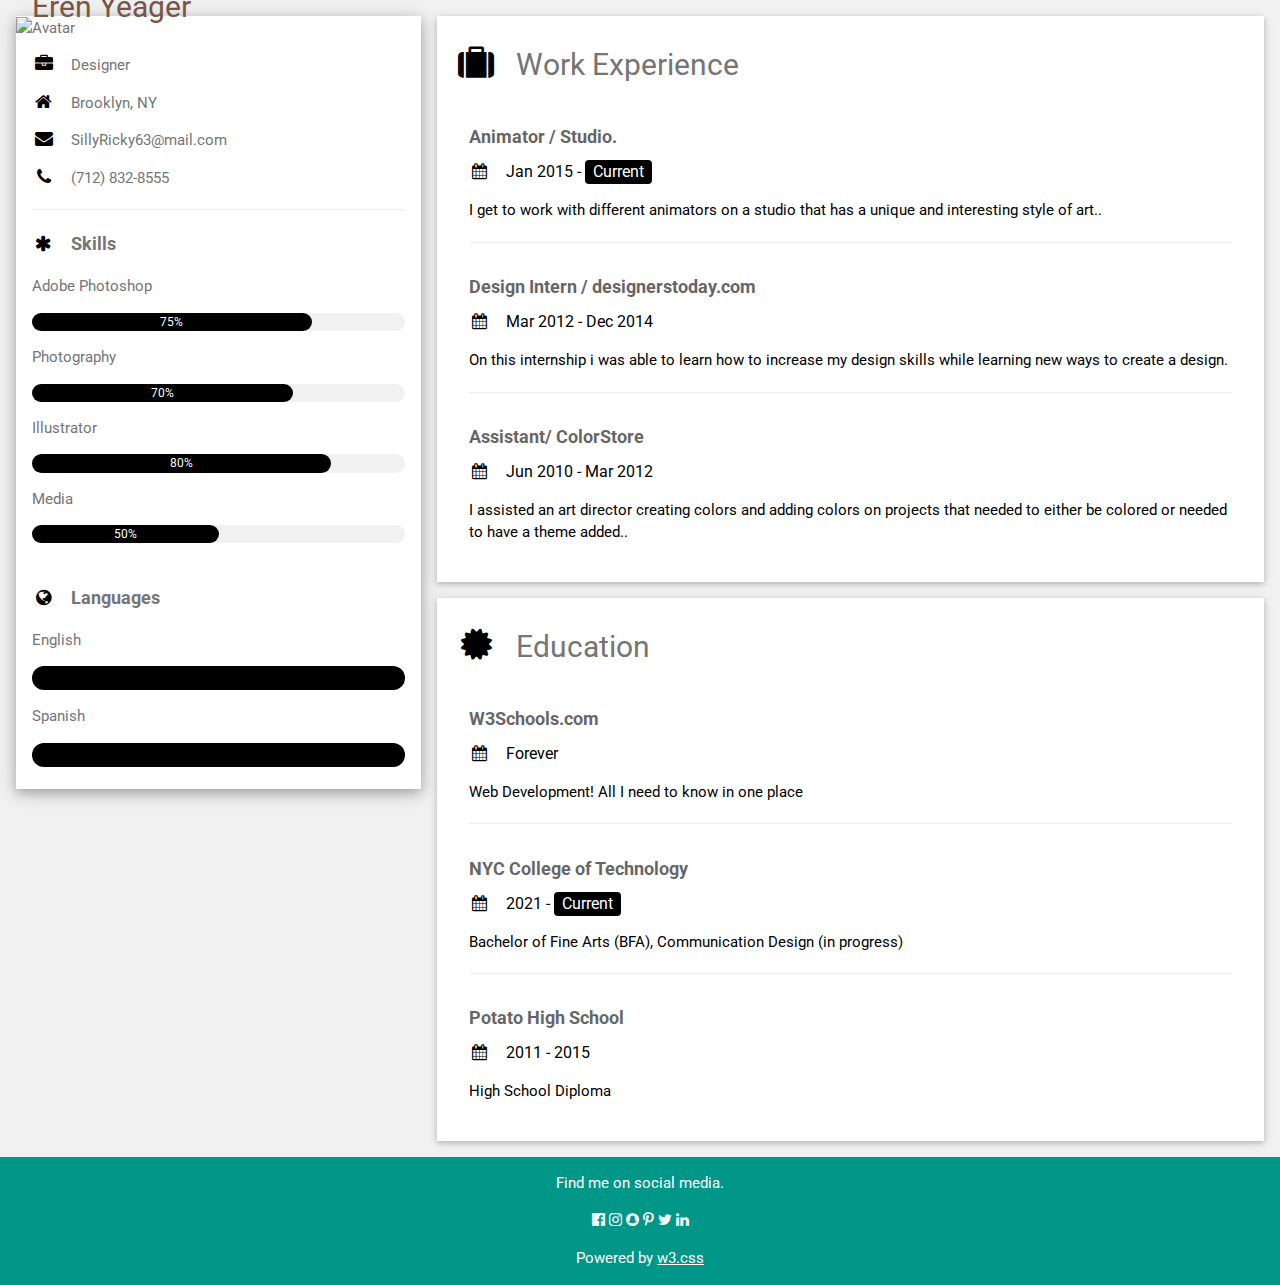
==== resume.html @ 7799c0a5 "Add files via upload" ====
<!DOCTYPE html>

<!-- THIS RESUME TEMPLATE USES W3.CSS. IT HAS A SIDEBAR ON THE LEFT. 
    IT ALSO USES FONT AWESOME ICONS.
    I MODIFIED A TEMPLATE FROM CODEPEN TO CUSTOMIZE THIS TEMPLATE FOR OUR CLASS. 
    I'VE ALSO ADDED SOME HELPFUL INSTRUCTIONS FOR YOU.
    READ EACH OF THE COMMENTS IN THE CODE FOR INSTRUCTIONS!
Source: https://codepen.io/nathan-sr/pen/WNgPLvr -->
<html lang="en">
    <head>
        <!-- Remember to replace this title with the name of your website! -->
        <title>W3.CSS Template</title>

        <!-- Keep this stuff. It makes the site responsive and makes w3.css work. -->
        <meta charset="UTF-8">
        <meta name="viewport" content="width=device-width, initial-scale=1">
        <link rel="stylesheet" href="https://www.w3schools.com/w3css/4/w3.css">
       
        <!-- Keep this too. This template uses Font Awesome icons, and this makes them work.  -->
        <link rel="stylesheet" href="https://cdnjs.cloudflare.com/ajax/libs/font-awesome/4.7.0/css/font-awesome.min.css">

        <!-- The example uses the Roboto google font. If you are using a different font, swap out this link
        for the link to your fonts. -->
        <link rel='stylesheet' href='https://fonts.googleapis.com/css?family=Roboto'>
        
        
       
        <!-- *** Paste the link to your CSS style sheet here. ***
        *                                                         *
        *          *   LINK TO YOUR CSS FILE GOES HERE  *         *
        *                                                         *
        ***********************************************************
     -->


        <!-- YOU CAN DELETE THIS EMBEDDED CSS. USE YOUR OWN CSS FILE 
        WITH YOUR OWN FONT.  -->
       <style>  
        html,body,h1,h2,h3,h4,h5,h6 {font-family: "Roboto", sans-serif}
        </style>  <!-- DELETE ME!-->

    </head>


    <body class="w3-light-grey">


        <!-- *** PASTE YOUR WEBSITE'S HEADER AND NAV HERE FROM YOUR INDEX.HTML
        *                                                                   *
        *                                                                   *
        *                    *     YOUR NAV GOES HERE !    *                *
        *                                                                   *
        *                                                                   *
        *********************************************************************
    -->

        <!-- Page Container -->
        <div class="w3-content w3-margin-top" style="max-width:1400px;">

        <!-- The Grid -->
            <div class="w3-row-padding">
            
                <!-- Left Column -->
                <div class="w3-third">
                   
                    <div class="w3-white w3-text-grey w3-card-4">
                        <div class="w3-display-container">
                            <img src="../Week7Responsive/assets/Eren.png" style="width:100%" alt="Avatar">
                            <div class="w3-display-bottomleft w3-container w3-text-brown">
                                <h2>Eren Yeager</h2>
                            </div>
                        </div>
                        <div class="w3-container">

                            <!--HOW TO USE FONT AWESOME ICONS
                                This template uses these font awesome icons. to use a font awesome icon, 
                                1. go to this site and find an icon you like: https://fontawesome.com/icons 
                                2. Grab the name of the icon. Let's say you choose "cube." Then, go down to one of the places below that has 
                                classes of "fa" and "fa-[something]." You are going to replace the word "something" with "cube."
                                3. That's it! the line of code should read something like: 
                                <p><i class="fa fa-cube fa-fw w3-margin-right w3-large w3-text-teal"></i>Designer</p>
                            -->

                            <p><i class="fa fa-briefcase fa-fw w3-margin-right w3-large w3-text-black"></i>Designer</p>
                            <p><i class="fa fa-home fa-fw w3-margin-right w3-large w3-text-black"></i>Brooklyn, NY</p>
                            <p><i class="fa fa-envelope fa-fw w3-margin-right w3-large w3-text-black"></i>SillyRicky63@mail.com</p>
                            <p><i class="fa fa-phone fa-fw w3-margin-right w3-large w3-text-black"></i>(712) 832-8555</p>
                            <hr>

                            <p class="w3-large"><b><i class="fa fa-asterisk fa-fw w3-margin-right w3-text-black"></i>Skills</b></p>
                            <p>Adobe Photoshop</p>
                            <div class="w3-light-grey w3-round-xlarge w3-small">
                                <div class="w3-container w3-center w3-round-xlarge w3-black" style="width:75%">75%</div>
                            </div>
                            <p>Photography</p>
                            <div class="w3-light-grey w3-round-xlarge w3-small">
                                <div class="w3-container w3-center w3-round-xlarge w3-black" style="width:70%">
                                    <div class="w3-center w3-text-white">70%</div>
                                </div>
                            </div>
                            <p>Illustrator</p>
                            <div class="w3-light-grey w3-round-xlarge w3-small">
                                <div class="w3-container w3-center w3-round-xlarge w3-black" style="width:80%">80%</div>
                            </div>
                            <p>Media</p>
                            <div class="w3-light-grey w3-round-xlarge w3-small">
                                <div class="w3-container w3-center w3-round-xlarge w3-black" style="width:50%">50%</div>
                            </div>
                            <br>

                            <p class="w3-large w3-text-theme"><b><i class="fa fa-globe fa-fw w3-margin-right w3-text-black"></i>Languages</b></p>
                            <p>English</p>
                            <div class="w3-light-grey w3-round-xlarge">
                                <div class="w3-round-xlarge w3-black" style="height:24px;width:100%"></div>
                            </div>
                            <p>Spanish</p>
                            <div class="w3-light-grey w3-round-xlarge">
                                <div class="w3-round-xlarge w3-black" style="height:24px;width:100%"></div>
                            </div>
                           
                            <div class="w3-light-grey w3-round-xlarge">
                                
                            </div>
                            <br>
                        </div>
                    </div>
                    <br>

                <!-- End Left Column -->
                </div>

                <!-- Right Column -->
                <div class="w3-twothird">
                
                <div class="w3-container w3-card w3-white w3-margin-bottom">
                    <h2 class="w3-text-grey w3-padding-16"><i class="fa fa-suitcase fa-fw w3-margin-right w3-xxlarge w3-text-black"></i>Work Experience</h2>
                    <div class="w3-container">
                    <h5 class="w3-opacity"><b>Animator / Studio.</b></h5>
                    <h6 class="w3-text-black"><i class="fa fa-calendar fa-fw w3-margin-right"></i>Jan 2015 - <span class="w3-tag w3-black w3-round">Current</span></h6>
                    <p>I get to work with different animators on a studio that has a unique and interesting style of art..</p>
                    <hr>
                    </div>
                    <div class="w3-container">
                    <h5 class="w3-opacity"><b>Design Intern / designerstoday.com</b></h5>
                    <h6 class="w3-text-black"><i class="fa fa-calendar fa-fw w3-margin-right"></i>Mar 2012 - Dec 2014</h6>
                    <p>On this internship i was able to learn how to increase my design skills while learning new ways to create a design.</p>
                    <hr>
                    </div>
                    <div class="w3-container">
                    <h5 class="w3-opacity"><b>Assistant/ ColorStore</b></h5>
                    <h6 class="w3-text-black"><i class="fa fa-calendar fa-fw w3-margin-right"></i>Jun 2010 - Mar 2012</h6>
                    <p>I assisted an art director creating colors and adding colors on projects that needed to either be colored or needed to have a theme added.. </p><br>
                    </div>
                </div>

                <div class="w3-container w3-card w3-white">
                    <h2 class="w3-text-grey w3-padding-16"><i class="fa fa-certificate fa-fw w3-margin-right w3-xxlarge w3-text-black"></i>Education</h2>
                    <div class="w3-container">
                    <h5 class="w3-opacity"><b>W3Schools.com</b></h5>
                    <h6 class="w3-text-black"><i class="fa fa-calendar fa-fw w3-margin-right"></i>Forever</h6>
                    <p>Web Development! All I need to know in one place</p>
                    <hr>
                    </div>
                    <div class="w3-container">
                    <h5 class="w3-opacity"><b>NYC College of Technology</b></h5>
                    <h6 class="w3-text-black"><i class="fa fa-calendar fa-fw w3-margin-right"></i>2021 - <span class="w3-tag w3-black w3-round">Current</span></h6>
                    <p>Bachelor of Fine Arts (BFA), Communication Design (in progress)</p>
                    <hr>
                    </div>
                    <div class="w3-container">
                    <h5 class="w3-opacity"><b>Potato High School</b></h5>
                    <h6 class="w3-text-black"><i class="fa fa-calendar fa-fw w3-margin-right"></i>2011 - 2015</h6>
                    <p>High School Diploma</p><br>
                    </div>
                </div>

                <!-- End Right Column -->
                </div>
                
            <!-- End Grid -->
            </div>
        
        <!-- End Page Container -->
        </div>

        <footer class="w3-container w3-teal w3-center w3-margin-top">
            <p>Find me on social media.</p>
            <i class="fa fa-facebook-official w3-hover-opacity"></i>
            <i class="fa fa-instagram w3-hover-opacity"></i>
            <i class="fa fa-snapchat w3-hover-opacity"></i>
            <i class="fa fa-pinterest-p w3-hover-opacity"></i>
            <i class="fa fa-twitter w3-hover-opacity"></i>
            <i class="fa fa-linkedin w3-hover-opacity"></i>
            <p>Powered by <a href="https://www.w3schools.com/w3css/default.asp" target="_blank">w3.css</a></p>
        </footer>

    </body>

</html>
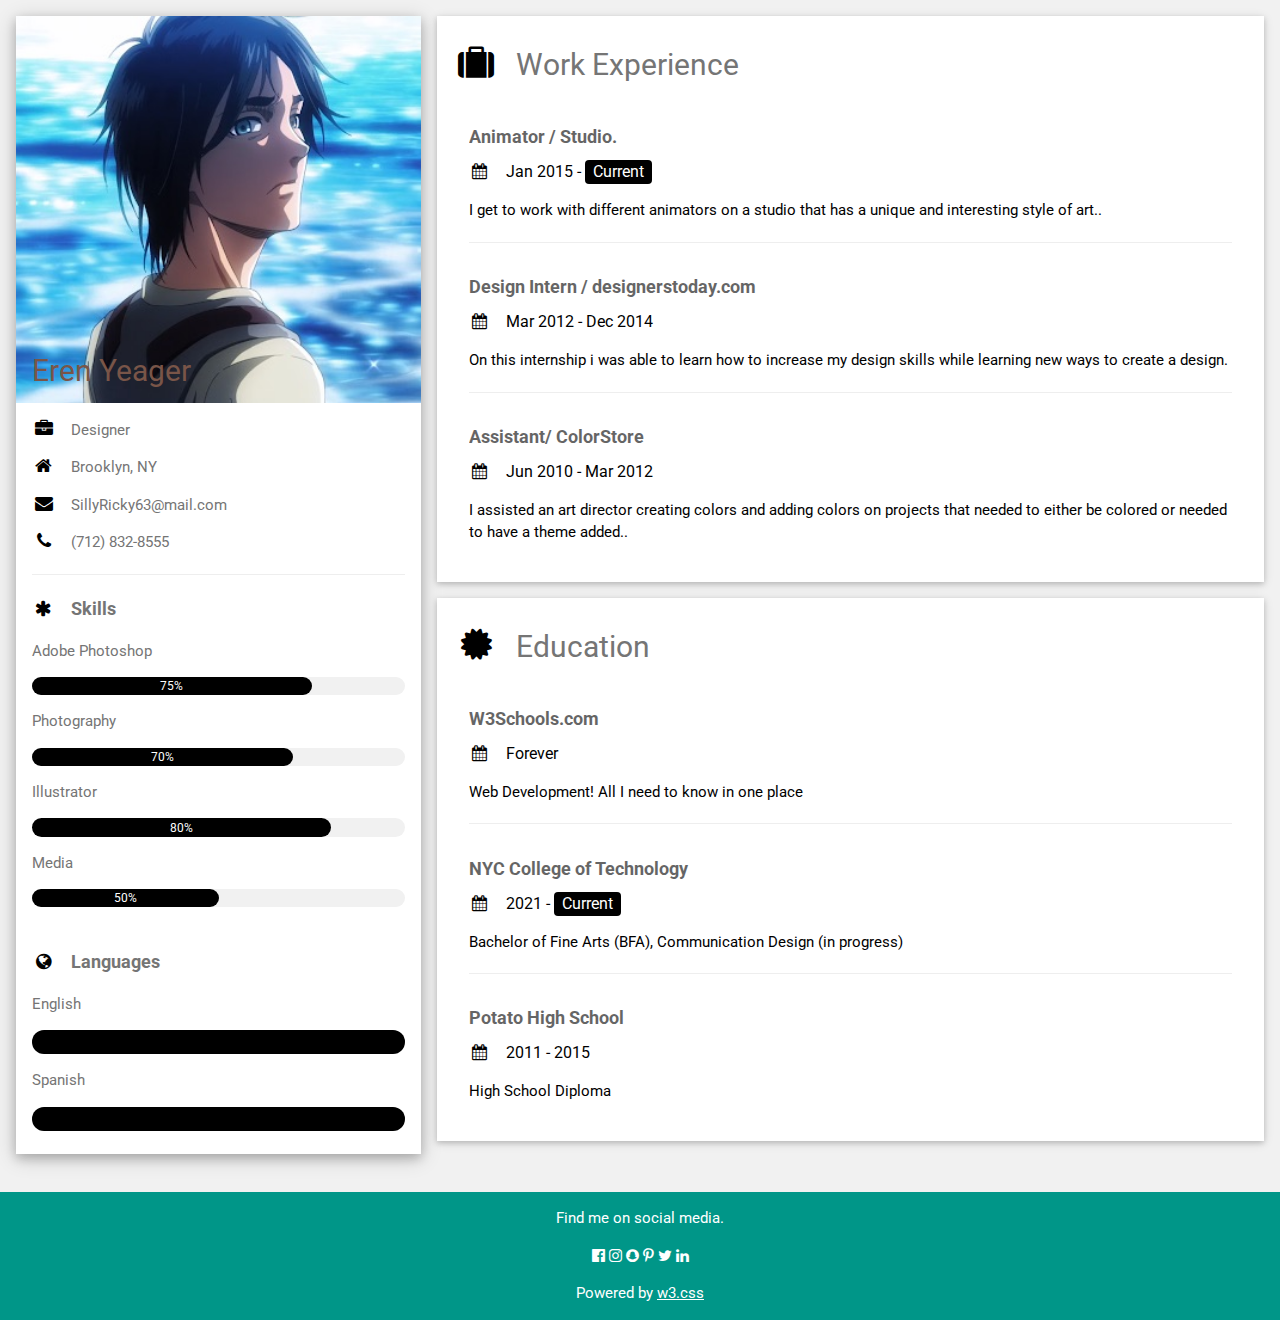
==== commit 23239175: "Add files via upload" ====
--- a/resume.html
+++ b/resume.html
@@ -9,7 +9,7 @@
 <html lang="en">
     <head>
         <!-- Remember to replace this title with the name of your website! -->
-        <title>W3.CSS Template</title>
+        <title>Lando's Portfolio</title>
 
         <!-- Keep this stuff. It makes the site responsive and makes w3.css work. -->
         <meta charset="UTF-8">
@@ -65,7 +65,7 @@
                    
                     <div class="w3-white w3-text-grey w3-card-4">
                         <div class="w3-display-container">
-                            <img src="../Week7Responsive/assets/Eren.png" style="width:100%" alt="Avatar">
+                            <img src="assets/Eren.jpeg" style="width:100%" alt="Avatar">
                             <div class="w3-display-bottomleft w3-container w3-text-brown">
                                 <h2>Eren Yeager</h2>
                             </div>
